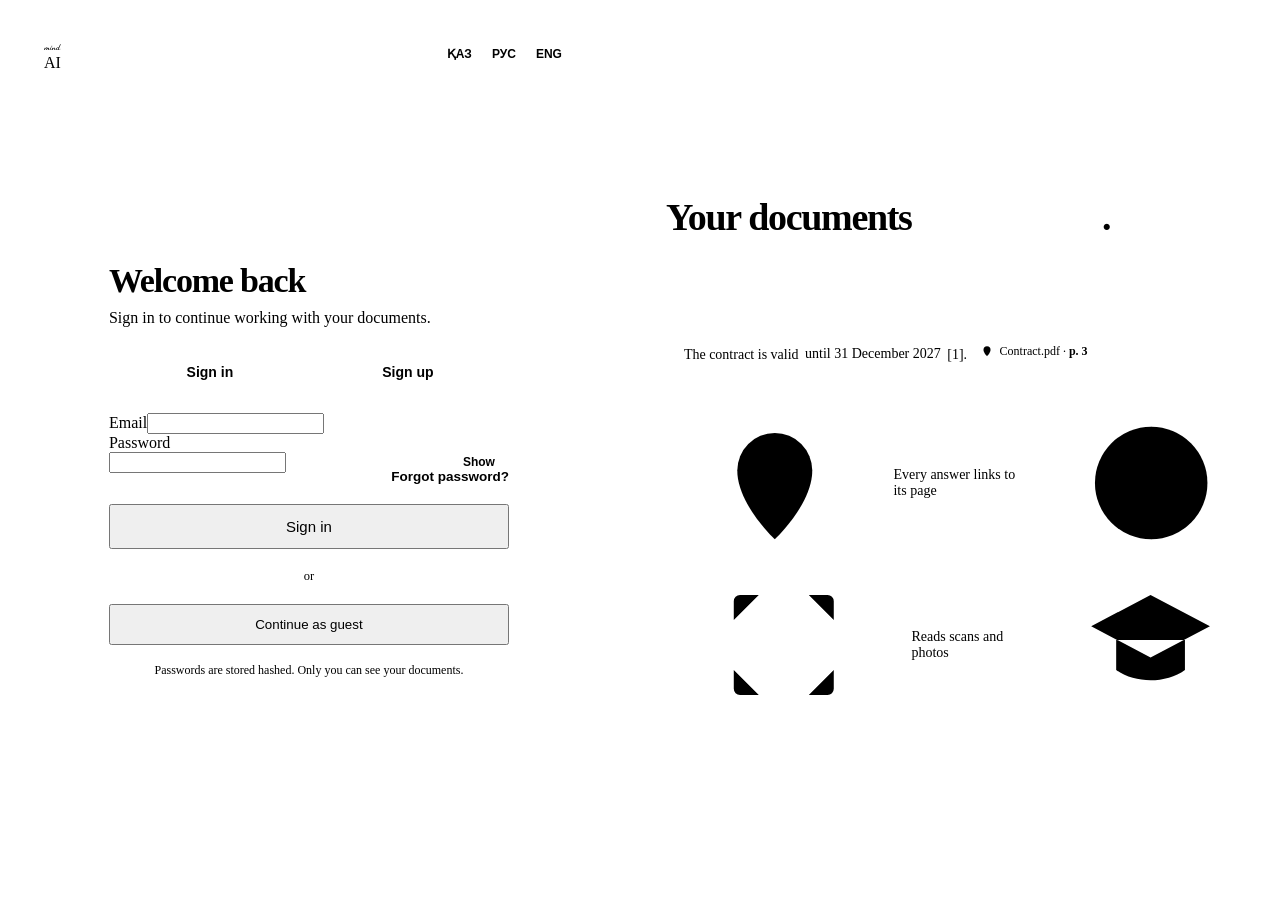
==== web/login.html @ b07bc081 "Логотип: исправить пропорции и расположение надписи «mind» Co-Authored-By: Claude <noreply@anthropic" ====
<!doctype html>
<html lang="kk">
<head>
  <meta charset="utf-8">
  <meta name="viewport" content="width=device-width, initial-scale=1">
  <title>Mind AI — Кіру</title>
  <link rel="icon" href="/static/favicon.svg" type="image/svg+xml">
  <link rel="stylesheet" href="/static/fonts/fonts.css">
  <link rel="stylesheet" href="/static/style.css">
  <script>
    try { const s = JSON.parse(localStorage.getItem("mind_prefs") || "{}"); const r = document.documentElement; if (s.theme && s.theme !== "system") r.dataset.theme = s.theme; if (s.accent) r.dataset.accent = s.accent; } catch (_) {}
  </script>
  <style>
    body { overflow: auto; }
    .auth { position: relative; z-index: 1; display: grid; grid-template-columns: minmax(400px, 1fr) 1.1fr; min-height: 100vh; min-height: 100dvh; }
    .auth-form { display: flex; flex-direction: column; padding: 28px 36px; }
    .auth-top { display: flex; align-items: center; justify-content: space-between; }
    .auth-brand { display: flex; align-items: center; gap: 10px; }
    .auth-brand img { width: 34px; height: 34px; }
    .lang-mini { display: flex; gap: 2px; padding: 3px; border-radius: 12px; background: var(--glass); backdrop-filter: blur(14px); border: 1px solid var(--border); }
    .lang-mini button { border: 0; background: none; padding: 4px 9px; border-radius: 9px; font-size: 12px; font-weight: 600; color: var(--faint); }
    .lang-mini button.active { background: var(--solid); color: var(--text); box-shadow: var(--shadow); }
    .auth-box { width: 100%; max-width: 400px; margin: auto; padding: 28px 0; animation: rise .4s ease both; }
    .auth-box h1 { font-family: var(--display); font-weight: 700; font-size: 34px; letter-spacing: -.035em; line-height: 1.12; margin: 0 0 8px; }
    .auth-box .sub { color: var(--muted); margin: 0 0 26px; }
    .auth-box .sub b { color: var(--text); font-weight: 600; }
    .switch-mode { display: flex; gap: 2px; background: var(--panel-2); border: 1px solid var(--border); border-radius: 13px; padding: 3px; margin-bottom: 22px; }
    .switch-mode button { flex: 1; border: 0; background: none; border-radius: 10px; padding: 8px; font-weight: 600; color: var(--muted); font-size: 14px; }
    .switch-mode button.active { background: var(--solid); color: var(--text); box-shadow: var(--shadow); }
    .pw-wrap { position: relative; }
    .pw-wrap .eye { position: absolute; right: 6px; top: 50%; transform: translateY(-50%); border: 0; background: none; color: var(--faint); font-size: 12px; font-weight: 600; padding: 6px 8px; border-radius: 8px; }
    .pw-wrap .eye:hover { color: var(--text); background: var(--hover); }
    .meter { display: flex; gap: 4px; margin-top: 8px; }
    .meter i { flex: 1; height: 4px; border-radius: 99px; background: var(--panel-2); transition: background .2s; }
    .meter[data-s="1"] i:nth-child(-n+1) { background: var(--bad); }
    .meter[data-s="2"] i:nth-child(-n+2) { background: var(--warn); }
    .meter[data-s="3"] i:nth-child(-n+3) { background: #5b8cff; }
    .meter[data-s="4"] i { background: var(--ok); }
    .rules { list-style: none; padding: 0; margin: 8px 0 0; display: flex; flex-wrap: wrap; gap: 4px 14px; font-size: 12.5px; color: var(--faint); }
    .rules li::before { content: "○ "; }
    .rules li.ok { color: var(--ok); }
    .rules li.ok::before { content: "● "; }
    .msg-box { border-radius: 12px; padding: 10px 12px; font-size: 13.5px; margin-bottom: 14px; }
    .msg-box.err { color: var(--bad); background: var(--bad-soft); }
    .msg-box.info { color: var(--text); background: var(--accent-soft); }
    .msg-box[hidden], .field[hidden], [hidden] { display: none !important; }
    .primary { width: 100%; margin-top: 6px; padding: 12px; font-size: 15px; }
    .link { border: 0; background: none; color: var(--accent); font-weight: 600; font-size: 13.5px; padding: 0; }
    .link:hover { text-decoration: underline; }
    .link:disabled { color: var(--faint); text-decoration: none; cursor: default; }
    .row-between { display: flex; justify-content: flex-end; margin: -4px 0 14px; }
    .or { display: flex; align-items: center; gap: 12px; color: var(--faint); font-size: 12.5px; margin: 20px 0; }
    .or::before, .or::after { content: ""; flex: 1; height: 1px; background: var(--border); }
    .guest { width: 100%; padding: 11px; }
    .fine { color: var(--faint); font-size: 12px; text-align: center; margin-top: 18px; }
    .code-boxes { display: flex; gap: 8px; justify-content: space-between; margin: 4px 0 16px; }
    .code-boxes input { width: 100%; max-width: 56px; height: 62px; text-align: center; font-family: var(--display); font-size: 24px; font-weight: 700; border-radius: 14px; padding: 0; }
    .back { margin-top: 16px; text-align: center; }

    .auth-art { position: relative; margin: 12px 12px 12px 0; border-radius: 28px; overflow: hidden; display: flex; flex-direction: column; justify-content: center; padding: 56px; background: var(--glass); backdrop-filter: blur(24px) saturate(150%); -webkit-backdrop-filter: blur(24px) saturate(150%); border: 1px solid var(--border); }
    .auth-art::before { content: ""; position: absolute; width: 420px; height: 420px; right: -120px; top: -120px; border-radius: 50%; background: var(--blob-1); filter: blur(70px); }
    .auth-art::after { content: ""; position: absolute; width: 380px; height: 380px; left: -100px; bottom: -140px; border-radius: 50%; background: var(--blob-2); filter: blur(70px); }
    .art-inner { max-width: 520px; position: relative; z-index: 1; }
    .art-quote { font-family: var(--display); font-weight: 700; font-size: 38px; line-height: 1.12; letter-spacing: -.035em; margin: 0 0 30px; }
    .art-quote em { font-style: normal; background: var(--grad); -webkit-background-clip: text; background-clip: text; color: transparent; }
    .art-demo { background: var(--glass-strong); border: 1px solid var(--border); border-radius: 20px; padding: 18px; box-shadow: var(--shadow-lg); font-size: 14px; }
    .art-q { background: var(--grad); color: #fff; border-radius: 14px 14px 4px 14px; padding: 8px 12px; margin-left: auto; width: fit-content; max-width: 85%; margin-bottom: 12px; }
    .art-a { display: flex; gap: 10px; }
    .art-a img { width: 26px; height: 26px; flex: none; margin-top: 1px; }
    .art-a mark { background: var(--mark); color: var(--text); border-radius: 4px; padding: 0 3px; }
    .art-src { display: inline-flex; gap: 6px; align-items: center; margin-top: 10px; border: 1px solid var(--border); border-radius: 9px; padding: 3px 9px; font-size: 12px; color: var(--muted); }
    .art-src b { color: var(--accent); }
    .art-list { list-style: none; padding: 0; margin: 28px 0 0; display: grid; grid-template-columns: 1fr 1fr; gap: 12px; color: var(--muted); font-size: 14px; }
    .art-list li { display: flex; gap: 10px; align-items: center; }
    .art-list svg { color: var(--accent); }
    @media (max-width: 900px) {
      .auth { grid-template-columns: 1fr; }
      .auth-art { display: none; }
      .auth-form { padding: 18px; }
      .auth-box h1 { font-size: 28px; }
    }
  </style>
</head>
<body>
<div class="aurora" aria-hidden="true"><span></span><span></span><span></span></div>
<svg width="0" height="0" style="position:absolute" aria-hidden="true">
  <symbol id="i-wordmark" viewBox="-45 -730 2001 771"><path fill="currentColor" d="M523 31Q484 31 465.0 8.0Q446 -15 446 -47Q446 -70 453.0 -93.0Q460 -116 467.0 -138.5Q474 -161 474 -179Q474 -196 467.5 -202.5Q461 -209 451 -209Q428 -209 397.5 -174.0Q367 -139 322 -72Q306 -48 292.0 -21.5Q278 5 267 23Q258 23 243.5 20.0Q229 17 218.0 11.5Q207 6 207 -3Q207 -12 217.0 -38.0Q227 -64 240.0 -98.5Q253 -133 263.0 -166.5Q273 -200 273 -223Q273 -237 268.0 -245.0Q263 -253 252 -253Q231 -253 201.5 -228.0Q172 -203 139.5 -162.5Q107 -122 78.5 -72.5Q50 -23 32 27Q21 27 5.0 22.5Q-11 18 -23.0 11.5Q-35 5 -35 0Q-35 -1 -28.0 -28.5Q-21 -56 -11.0 -97.0Q-1 -138 10.0 -181.0Q21 -224 29 -256Q32 -267 51.0 -275.5Q70 -284 84 -284Q98 -284 108.0 -275.0Q118 -266 118 -251Q118 -241 114.0 -222.0Q110 -203 104 -179Q125 -207 148.5 -234.5Q172 -262 197.5 -284.0Q223 -306 248.5 -319.0Q274 -332 299 -332Q336 -332 349.0 -305.5Q362 -279 362 -248Q362 -235 360.0 -222.5Q358 -210 354.5 -197.5Q351 -185 345 -168Q364 -196 386.5 -219.5Q409 -243 435.0 -257.0Q461 -271 490 -271Q529 -271 544.0 -247.5Q559 -224 559 -196Q559 -170 550.5 -141.5Q542 -113 533.5 -87.5Q525 -62 525 -44Q525 -34 530.0 -25.5Q535 -17 550 -17Q577 -17 602.0 -42.0Q627 -67 648.5 -103.5Q670 -140 685 -173L702 -152Q686 -111 660.5 -68.5Q635 -26 601.0 2.5Q567 31 523 31ZM740 30Q696 30 674.0 4.0Q652 -22 652 -59Q652 -82 660.0 -117.0Q668 -152 682.5 -190.5Q697 -229 716.0 -263.0Q735 -297 757.0 -318.5Q779 -340 801 -340Q813 -340 822.0 -333.0Q831 -326 831 -311Q831 -298 815.5 -272.0Q800 -246 779.5 -212.0Q759 -178 743.5 -141.5Q728 -105 728 -72Q728 -40 739.5 -29.5Q751 -19 773 -19Q807 -19 847.0 -53.0Q887 -87 930 -172L945 -156Q910 -68 856.0 -19.0Q802 30 740 30ZM858 -421Q839 -421 823.5 -430.5Q808 -440 808 -460Q808 -484 834.0 -501.0Q860 -518 888 -518Q906 -518 918.5 -510.0Q931 -502 931 -481Q931 -460 908.0 -440.5Q885 -421 858 -421ZM1241 20Q1202 20 1181.5 0.5Q1161 -19 1161 -49Q1161 -69 1168.0 -91.5Q1175 -114 1182.0 -137.0Q1189 -160 1189 -181Q1189 -203 1178.5 -211.5Q1168 -220 1154 -220Q1124 -220 1092.5 -195.5Q1061 -171 1031.5 -134.0Q1002 -97 976.0 -57.0Q950 -17 931 15Q912 15 895.0 8.5Q878 2 866 -14Q867 -19 877.5 -44.5Q888 -70 901.0 -105.5Q914 -141 924.0 -180.0Q934 -219 934 -251Q941 -259 955.5 -267.0Q970 -275 986 -275Q1021 -275 1021 -245Q1021 -233 1016.5 -209.5Q1012 -186 1004 -156Q1030 -191 1061.0 -222.0Q1092 -253 1125.5 -272.5Q1159 -292 1193 -292Q1236 -292 1256.5 -263.0Q1277 -234 1277 -199Q1277 -169 1267.0 -143.0Q1257 -117 1247.5 -94.0Q1238 -71 1238 -49Q1238 -33 1245.5 -26.5Q1253 -20 1262 -20Q1286 -20 1312.0 -43.0Q1338 -66 1361.5 -101.5Q1385 -137 1403 -173L1420 -159Q1399 -110 1372.5 -69.5Q1346 -29 1313.5 -4.5Q1281 20 1241 20ZM1446 30Q1427 30 1407.5 20.5Q1388 11 1374.5 -9.0Q1361 -29 1361 -60Q1361 -93 1377.0 -134.0Q1393 -175 1420.5 -216.0Q1448 -257 1484.5 -291.0Q1521 -325 1562.0 -346.0Q1603 -367 1645 -367Q1668 -367 1681.0 -359.5Q1694 -352 1694 -335Q1694 -330 1692.0 -323.5Q1690 -317 1682 -312Q1678 -318 1668.0 -320.5Q1658 -323 1647 -323Q1614 -323 1584.0 -304.5Q1554 -286 1529.0 -257.0Q1504 -228 1485.5 -194.0Q1467 -160 1457.0 -128.5Q1447 -97 1447 -74Q1447 -55 1455.0 -43.5Q1463 -32 1479 -32Q1506 -32 1543.5 -63.5Q1581 -95 1620.5 -154.5Q1660 -214 1692 -297Q1714 -354 1738.0 -413.5Q1762 -473 1786.0 -528.0Q1810 -583 1833.5 -626.0Q1857 -669 1878.5 -694.5Q1900 -720 1918 -720Q1929 -720 1937.5 -711.5Q1946 -703 1946 -690Q1946 -673 1929.5 -635.5Q1913 -598 1887.5 -546.0Q1862 -494 1832.5 -433.5Q1803 -373 1777.5 -309.5Q1752 -246 1735.5 -184.5Q1719 -123 1719 -69Q1719 -45 1723.5 -36.5Q1728 -28 1739 -28Q1761 -28 1788.0 -45.0Q1815 -62 1843.0 -95.5Q1871 -129 1894 -176L1913 -160Q1891 -105 1857.0 -63.0Q1823 -21 1784.0 2.5Q1745 26 1707 26Q1666 26 1650.0 0.0Q1634 -26 1634 -61Q1634 -77 1636.5 -93.5Q1639 -110 1642 -126Q1611 -81 1576.5 -45.5Q1542 -10 1509.0 10.0Q1476 30 1446 30Z"/></symbol>
  <symbol id="i-pin" viewBox="0 0 24 24"><path class="ico" d="M12 21s-6-5.6-6-11a6 6 0 0 1 12 0c0 5.4-6 11-6 11z"/><circle class="ico" cx="12" cy="10" r="2.2"/></symbol>
  <symbol id="i-globe" viewBox="0 0 24 24"><circle class="ico" cx="12" cy="12" r="9"/><path class="ico" d="M3 12h18M12 3c2.5 2.6 3.7 5.6 3.7 9s-1.2 6.4-3.7 9c-2.5-2.6-3.7-5.6-3.7-9S9.5 5.6 12 3z"/></symbol>
  <symbol id="i-quiz" viewBox="0 0 24 24"><path class="ico" d="m2.5 9 9.5-5 9.5 5-9.5 5zM6.5 11.2V16c3 2.2 8 2.2 11 0v-4.8M21.5 9v5"/></symbol>
  <symbol id="i-scan" viewBox="0 0 24 24"><path class="ico" d="M4 8V5a1 1 0 0 1 1-1h3M16 4h3a1 1 0 0 1 1 1v3M20 16v3a1 1 0 0 1-1 1h-3M8 20H5a1 1 0 0 1-1-1v-3M7 12h10"/></symbol>
</svg>

<div class="auth">
  <section class="auth-form">
    <div class="auth-top">
      <div class="auth-brand"><span class="logo-text"><svg class="wordmark" viewBox="0 0 2001 771" aria-hidden="true"><use href="#i-wordmark"/></svg><span class="logo-ai">AI</span></span></div>
      <div class="lang-mini" id="langSwitch"><button data-lang="kk">ҚАЗ</button><button data-lang="ru">РУС</button><button data-lang="en">ENG</button></div>
    </div>

    <div class="auth-box">
      <div id="paneMain">
        <h1 id="mainTitle"></h1>
        <p class="sub" id="mainSub"></p>
        <div class="switch-mode" id="modeSwitch">
          <button type="button" data-mode="login" data-t="login"></button>
          <button type="button" data-mode="register" data-t="register"></button>
        </div>
        <form id="mainForm" novalidate>
          <div class="field" id="nameField"><label for="name" data-t="name"></label><input class="input" id="name" autocomplete="name" maxlength="60"></div>
          <div class="field"><label for="email" data-t="email"></label><input class="input" id="email" type="email" autocomplete="email" autocapitalize="off" spellcheck="false" maxlength="120"></div>
          <div class="field">
            <label for="password" data-t="password"></label>
            <div class="pw-wrap"><input class="input" id="password" type="password" maxlength="128"><button type="button" class="eye" data-eye="password"></button></div>
            <div id="pwHelp"><div class="meter" id="meter"><i></i><i></i><i></i><i></i></div>
              <ul class="rules"><li data-rule="len" data-t="r_len"></li><li data-rule="letter" data-t="r_letter"></li><li data-rule="digit" data-t="r_digit"></li></ul></div>
          </div>
          <div class="field" id="confirmField"><label for="password2" data-t="password2"></label><input class="input" id="password2" type="password" autocomplete="new-password" maxlength="128"></div>
          <div class="row-between" id="forgotRow"><button type="button" class="link" id="forgotLink" data-t="forgot"></button></div>
          <div class="msg-box err" id="mainErr" hidden></div>
          <button class="btn primary" id="mainSubmit" type="submit"></button>
        </form>
        <div class="or" data-t="or"></div>
        <button class="btn ghost guest" id="guest" type="button" data-t="guest"></button>
        <p class="fine" data-t="fine"></p>
      </div>

      <div id="paneCode" hidden>
        <h1 id="codeTitle"></h1>
        <p class="sub" id="codeSub"></p>
        <form id="codeForm" novalidate>
          <div class="code-boxes" id="codeBoxes">
            <input class="input" inputmode="numeric" maxlength="1" autocomplete="one-time-code"><input class="input" inputmode="numeric" maxlength="1"><input class="input" inputmode="numeric" maxlength="1"><input class="input" inputmode="numeric" maxlength="1"><input class="input" inputmode="numeric" maxlength="1"><input class="input" inputmode="numeric" maxlength="1">
          </div>
          <div class="field" id="newPwField">
            <label for="newPassword" data-t="new_password"></label>
            <div class="pw-wrap"><input class="input" id="newPassword" type="password" autocomplete="new-password" maxlength="128"><button type="button" class="eye" data-eye="newPassword"></button></div>
            <div class="meter" id="meter2"><i></i><i></i><i></i><i></i></div>
          </div>
          <div class="msg-box info" id="codeInfo" hidden></div>
          <div class="msg-box err" id="codeErr" hidden></div>
          <button class="btn primary" id="codeSubmit" type="submit"></button>
        </form>
        <div class="back"><button type="button" class="link" id="resend"></button></div>
        <div class="back"><button type="button" class="link" id="backLink" data-t="back"></button></div>
      </div>

      <div id="paneForgot" hidden>
        <h1 data-t="forgot_title"></h1>
        <p class="sub" data-t="forgot_sub"></p>
        <form id="forgotForm" novalidate>
          <div class="field"><label for="forgotEmail" data-t="email"></label><input class="input" id="forgotEmail" type="email" autocomplete="email" maxlength="120"></div>
          <div class="msg-box err" id="forgotErr" hidden></div>
          <button class="btn primary" type="submit" data-t="send_code"></button>
        </form>
        <div class="back"><button type="button" class="link" id="forgotBack" data-t="back"></button></div>
      </div>
    </div>
  </section>

  <section class="auth-art">
    <div class="art-inner">
      <p class="art-quote" data-t="quote"></p>
      <div class="art-demo">
        <div class="art-q" data-t="demo_q"></div>
        <div class="art-a"><div><span data-t="demo_a"></span>
          <div class="art-src"><svg width="14" height="14"><use href="#i-pin"/></svg><span data-t="demo_src"></span></div></div></div>
      </div>
      <ul class="art-list">
        <li><svg><use href="#i-pin"/></svg><span data-t="li1"></span></li>
        <li><svg><use href="#i-globe"/></svg><span data-t="li2"></span></li>
        <li><svg><use href="#i-scan"/></svg><span data-t="li3"></span></li>
        <li><svg><use href="#i-quiz"/></svg><span data-t="li4"></span></li>
      </ul>
    </div>
  </section>
</div>

<script>
"use strict";
const T = {
  kk: {
    login_title: "Қайта қош келдіңіз", login_sub: "Құжаттарыңызбен жұмысты жалғастыру үшін кіріңіз.",
    register_title: "Аккаунт құру", register_sub: "Бір минутта тіркеліп, кез келген құжатпен сөйлесіңіз.",
    login: "Кіру", register: "Тіркелу", name: "Атыңыз", email: "Email", password: "Құпиясөз", password2: "Құпиясөзді қайталаңыз",
    new_password: "Жаңа құпиясөз", show: "Көрсету", hide: "Жасыру", forgot: "Құпиясөзді ұмыттыңыз ба?", or: "немесе",
    guest: "Қонақ ретінде кіру", fine: "Құпиясөздер шифрланған күйде сақталады. Құжаттарыңызды тек сіз көресіз.",
    submit_login: "Кіру", submit_register: "Аккаунт құру", r_len: "8+ таңба", r_letter: "әріптер", r_digit: "сандар",
    code_title: "Поштаңызды тексеріңіз", code_sub: "6 таңбалы кодты жібердік:", verify: "Растау",
    reset_title: "Жаңа құпиясөз", reset_sub: "Хаттағы код пен жаңа құпиясөзді енгізіңіз:", reset_btn: "Құпиясөзді сақтау",
    resend: "Кодты қайта жіберу", resend_in: "Қайта жіберу {s} с кейін", back: "← Артқа", sent: "Жаңа код жіберілді",
    forgot_title: "Құпиясөзді қалпына келтіру", forgot_sub: "Email-ді енгізіңіз — қалпына келтіру кодын жібереміз.", send_code: "Код жіберу",
    console_note: "Әзірлеу режимі: код сервер консолінде көрсетілген.",
    quote: "Құжатыңыз <em>сөйлей</em> бастайды.",
    demo_q: "Шарттың мерзімі қашан аяқталады?", demo_a: "Шарт <mark>2027 жылғы 31 желтоқсанға дейін</mark> күшінде болады [1].",
    demo_src: "Шарт.pdf · <b>бет 3</b>",
    li1: "Әр жауап — бетке сілтемесімен", li2: "Қазақша, орысша, ағылшынша", li3: "Сканерлер мен фотоларды оқиды", li4: "Білімді тексеру тесттері",
    err_invalid: "Email немесе құпиясөз қате.", err_email_invalid: "Email дұрыс емес.", err_email_disposable: "Уақытша пошталарға тыйым салынған.",
    err_email_taken: "Бұл email тіркелген. Кіріңіз немесе құпиясөзді қалпына келтіріңіз.", err_name_invalid: "Атыңызды енгізіңіз.",
    err_password_short: "Құпиясөз кемінде 8 таңба болуы керек.", err_password_weak: "Құпиясөзде әріптер мен сандар болуы керек.",
    err_mismatch: "Құпиясөздер сәйкес келмейді.", err_locked: "Тым көп сәтсіз әрекет. 15 минуттан кейін қайталаңыз.",
    err_too_many: "Тым көп сұрау. Кейінірек қайталаңыз.", err_wait: "Жаңа кодты бір минуттан кейін сұраңыз.",
    err_code_invalid: "Код қате.", err_code_expired: "Кодтың мерзімі өтті — жаңасын сұраңыз.",
    err_mail_failed: "Хат жіберілмеді. Кейінірек қайталаңыз.", err_empty: "Барлық өрістерді толтырыңыз.", err_net: "Серверге қосылу мүмкін болмады.",
  },
  ru: {
    login_title: "С возвращением", login_sub: "Войдите, чтобы продолжить работу с документами.",
    register_title: "Создайте аккаунт", register_sub: "Регистрация за минуту — и можно общаться с любым документом.",
    login: "Вход", register: "Регистрация", name: "Ваше имя", email: "Email", password: "Пароль", password2: "Повторите пароль",
    new_password: "Новый пароль", show: "Показать", hide: "Скрыть", forgot: "Забыли пароль?", or: "или",
    guest: "Войти как гость", fine: "Пароли хранятся в зашифрованном виде. Ваши документы видите только вы.",
    submit_login: "Войти", submit_register: "Создать аккаунт", r_len: "8+ символов", r_letter: "буквы", r_digit: "цифры",
    code_title: "Проверьте почту", code_sub: "Мы отправили 6-значный код на", verify: "Подтвердить",
    reset_title: "Новый пароль", reset_sub: "Введите код из письма и новый пароль для", reset_btn: "Сохранить пароль",
    resend: "Отправить код ещё раз", resend_in: "Повторно через {s} с", back: "← Назад", sent: "Новый код отправлен",
    forgot_title: "Восстановление пароля", forgot_sub: "Введите email — мы пришлём код для сброса пароля.", send_code: "Отправить код",
    console_note: "Режим разработки: код выведен в консоль сервера.",
    quote: "Ваш документ <em>заговорит</em>.",
    demo_q: "Когда истекает срок договора?", demo_a: "Договор действует <mark>до 31 декабря 2027 года</mark> [1].",
    demo_src: "Договор.pdf · <b>стр. 3</b>",
    li1: "Каждый ответ — со ссылкой на страницу", li2: "Казахский, русский, английский", li3: "Читает сканы и фото", li4: "Тесты для проверки знаний",
    err_invalid: "Неверный email или пароль.", err_email_invalid: "Некорректный email.", err_email_disposable: "Одноразовые почтовые ящики запрещены.",
    err_email_taken: "Этот email уже зарегистрирован. Войдите или восстановите пароль.", err_name_invalid: "Введите имя.",
    err_password_short: "Пароль должен быть не короче 8 символов.", err_password_weak: "В пароле должны быть буквы и цифры.",
    err_mismatch: "Пароли не совпадают.", err_locked: "Слишком много неудачных попыток. Попробуйте через 15 минут.",
    err_too_many: "Слишком много запросов. Попробуйте позже.", err_wait: "Новый код можно запросить через минуту.",
    err_code_invalid: "Неверный код.", err_code_expired: "Код истёк — запросите новый.",
    err_mail_failed: "Не удалось отправить письмо. Попробуйте позже.", err_empty: "Заполните все поля.", err_net: "Не удалось подключиться к серверу.",
  },
  en: {
    login_title: "Welcome back", login_sub: "Sign in to continue working with your documents.",
    register_title: "Create your account", register_sub: "Sign up in a minute and talk to any document.",
    login: "Sign in", register: "Sign up", name: "Your name", email: "Email", password: "Password", password2: "Repeat password",
    new_password: "New password", show: "Show", hide: "Hide", forgot: "Forgot password?", or: "or",
    guest: "Continue as guest", fine: "Passwords are stored hashed. Only you can see your documents.",
    submit_login: "Sign in", submit_register: "Create account", r_len: "8+ characters", r_letter: "letters", r_digit: "digits",
    code_title: "Check your email", code_sub: "We sent a 6-digit code to", verify: "Verify",
    reset_title: "New password", reset_sub: "Enter the code from the email and a new password for", reset_btn: "Save password",
    resend: "Resend code", resend_in: "Resend in {s}s", back: "← Back", sent: "A new code has been sent",
    forgot_title: "Reset password", forgot_sub: "Enter your email and we will send you a reset code.", send_code: "Send code",
    console_note: "Development mode: the code is printed in the server console.",
    quote: "Your documents <em>start talking</em>.",
    demo_q: "When does the contract expire?", demo_a: "The contract is valid <mark>until 31 December 2027</mark> [1].",
    demo_src: "Contract.pdf · <b>p. 3</b>",
    li1: "Every answer links to its page", li2: "Kazakh, Russian, English", li3: "Reads scans and photos", li4: "Knowledge check quizzes",
    err_invalid: "Wrong email or password.", err_email_invalid: "Invalid email.", err_email_disposable: "Disposable email services are not allowed.",
    err_email_taken: "This email is already registered. Sign in or reset your password.", err_name_invalid: "Enter your name.",
    err_password_short: "Password must be at least 8 characters.", err_password_weak: "Password must contain letters and digits.",
    err_mismatch: "Passwords do not match.", err_locked: "Too many failed attempts. Try again in 15 minutes.",
    err_too_many: "Too many requests. Try again later.", err_wait: "You can request a new code in a minute.",
    err_code_invalid: "Wrong code.", err_code_expired: "The code has expired — request a new one.",
    err_mail_failed: "Could not send the email. Try again later.", err_empty: "Please fill in all fields.", err_net: "Could not reach the server.",
  },
};
const $ = (s) => document.querySelector(s);
let lang = "kk", mode = "login", codeKind = "verify", codeEmail = "", cooldown = 0, timer = null;
try {
  const nav = navigator.language || "";
  lang = localStorage.getItem("mind_lang") || (nav.startsWith("ru") ? "ru" : nav.startsWith("en") ? "en" : "kk");
} catch (_) {}
if (!T[lang]) lang = "kk";
const t = (k) => T[lang][k] ?? T.ru[k] ?? k;
const has = (k) => k in T[lang] || k in T.ru;

function show(pane) {
  for (const id of ["paneMain", "paneCode", "paneForgot"]) $("#" + id).hidden = id !== pane;
  document.querySelectorAll(".msg-box").forEach((el) => (el.hidden = true));
  const first = $("#" + pane).querySelector("input");
  if (first) setTimeout(() => first.focus(), 30);
}

function render() {
  document.documentElement.lang = lang;
  document.querySelectorAll("[data-t]").forEach((el) => (el.innerHTML = t(el.dataset.t)));
  document.querySelectorAll("[data-eye]").forEach((b) => (b.textContent = $("#" + b.dataset.eye).type === "password" ? t("show") : t("hide")));
  const reg = mode === "register";
  $("#mainTitle").textContent = t(reg ? "register_title" : "login_title");
  $("#mainSub").textContent = t(reg ? "register_sub" : "login_sub");
  $("#mainSubmit").textContent = t(reg ? "submit_register" : "submit_login");
  $("#nameField").hidden = $("#confirmField").hidden = $("#pwHelp").hidden = !reg;
  $("#forgotRow").hidden = reg;
  $("#password").autocomplete = reg ? "new-password" : "current-password";
  $("#codeTitle").textContent = t(codeKind === "reset" ? "reset_title" : "code_title");
  $("#codeSub").innerHTML = `${t(codeKind === "reset" ? "reset_sub" : "code_sub")} <b>${codeEmail.replace(/</g, "&lt;")}</b>`;
  $("#codeSubmit").textContent = t(codeKind === "reset" ? "reset_btn" : "verify");
  $("#newPwField").hidden = codeKind !== "reset";
  $("#resend").textContent = cooldown > 0 ? t("resend_in").replace("{s}", cooldown) : t("resend");
  $("#resend").disabled = cooldown > 0;
  document.querySelectorAll("#langSwitch button").forEach((b) => b.classList.toggle("active", b.dataset.lang === lang));
  document.querySelectorAll("#modeSwitch button").forEach((b) => b.classList.toggle("active", b.dataset.mode === mode));
}

// надёжность пароля: длина, буквы, цифры, разнообразие
function strength(pw) {
  const rules = { len: pw.length >= 8, letter: /\p{L}/u.test(pw), digit: /\d/.test(pw) };
  let score = Object.values(rules).filter(Boolean).length;
  if (score === 3 && (pw.length >= 12 || /[^\p{L}\d]/u.test(pw))) score = 4;
  return { rules, score: pw ? Math.max(1, score) : 0 };
}

function err(box, key) {
  box.textContent = has("err_" + key) ? t("err_" + key) : t("err_invalid");
  box.hidden = false;
}

async function post(url, body) {
  const res = await fetch(url, { method: "POST", headers: { "Content-Type": "application/json" }, body: JSON.stringify(body || {}) });
  let data = {};
  try { data = await res.json(); } catch (_) {}
  return { ok: res.ok, data, code: typeof data.detail === "string" ? data.detail : "invalid" };
}

function startCooldown() {
  cooldown = 60;
  clearInterval(timer);
  timer = setInterval(() => { cooldown -= 1; if (cooldown <= 0) clearInterval(timer); render(); }, 1000);
  render();
}

function openCode(kind, email, mail) {
  codeKind = kind;
  codeEmail = email;
  boxes.forEach((i) => (i.value = ""));
  $("#newPassword").value = "";
  render();
  show("paneCode");
  if (mail === "console") { $("#codeInfo").textContent = t("console_note"); $("#codeInfo").hidden = false; }
  startCooldown();
}

function busy(on) { document.querySelectorAll("button[type=submit], #guest").forEach((b) => (b.disabled = on)); }

// ---------- вход / регистрация
$("#mainForm").onsubmit = async (e) => {
  e.preventDefault();
  const box = $("#mainErr");
  box.hidden = true;
  const email = $("#email").value.trim(), password = $("#password").value;
  if (!email || !password || (mode === "register" && !$("#name").value.trim())) return err(box, "empty");
  if (mode === "register") {
    const s = strength(password);
    if (!s.rules.len) return err(box, "password_short");
    if (!s.rules.letter || !s.rules.digit) return err(box, "password_weak");
    if (password !== $("#password2").value) return err(box, "mismatch");
  }
  busy(true);
  try {
    if (mode === "register") {
      const r = await post("/api/auth/register", { name: $("#name").value.trim(), email, password, lang });
      if (r.ok) return openCode("verify", r.data.email, r.data.mail);
      err(box, r.code);
    } else {
      const r = await post("/api/auth/login", { email, password });
      if (r.ok) { location.href = "/"; return; }
      if (r.code === "not_verified") {
        const s = await post("/api/auth/send-code", { email, kind: "verify", lang });
        return openCode("verify", email, s.data.mail);
      }
      err(box, r.code);
    }
  } catch (_) { err(box, "net"); } finally { busy(false); }
};

// ---------- код из 6 цифр
const boxes = [...document.querySelectorAll("#codeBoxes input")];
boxes.forEach((input, i) => {
  input.addEventListener("input", () => {
    input.value = input.value.replace(/\D/g, "").slice(-1);
    if (input.value && boxes[i + 1]) boxes[i + 1].focus();
    if (boxes.every((b) => b.value) && codeKind === "verify") $("#codeForm").requestSubmit();
  });
  input.addEventListener("keydown", (e) => { if (e.key === "Backspace" && !input.value && boxes[i - 1]) boxes[i - 1].focus(); });
  input.addEventListener("paste", (e) => {
    const digits = (e.clipboardData.getData("text") || "").replace(/\D/g, "").slice(0, 6);
    if (!digits) return;
    e.preventDefault();
    digits.split("").forEach((d, k) => { if (boxes[k]) boxes[k].value = d; });
    (boxes[digits.length] || boxes[5]).focus();
    if (digits.length === 6 && codeKind === "verify") $("#codeForm").requestSubmit();
  });
});

$("#codeForm").onsubmit = async (e) => {
  e.preventDefault();
  const box = $("#codeErr");
  box.hidden = true;
  const code = boxes.map((b) => b.value).join("");
  if (code.length !== 6) return err(box, "code_invalid");
  let r;
  if (codeKind === "reset") {
    const pw = $("#newPassword").value, s = strength(pw);
    if (!s.rules.len) return err(box, "password_short");
    if (!s.rules.letter || !s.rules.digit) return err(box, "password_weak");
    busy(true);
    r = await post("/api/auth/reset", { email: codeEmail, code, password: pw }).catch(() => ({ code: "net" }));
  } else {
    busy(true);
    r = await post("/api/auth/verify", { email: codeEmail, code }).catch(() => ({ code: "net" }));
  }
  busy(false);
  if (r.ok) { location.href = "/"; return; }
  err(box, r.code);
};

$("#resend").onclick = async () => {
  const r = await post("/api/auth/send-code", { email: codeEmail, kind: codeKind, lang }).catch(() => ({ code: "net" }));
  if (r.ok) { $("#codeInfo").textContent = t("sent"); $("#codeInfo").hidden = false; startCooldown(); }
  else err($("#codeErr"), r.code);
};

// ---------- забыли пароль
$("#forgotLink").onclick = () => { $("#forgotEmail").value = $("#email").value; show("paneForgot"); };
$("#forgotForm").onsubmit = async (e) => {
  e.preventDefault();
  const email = $("#forgotEmail").value.trim();
  if (!email) return err($("#forgotErr"), "empty");
  busy(true);
  const r = await post("/api/auth/send-code", { email, kind: "reset", lang }).catch(() => ({ code: "net" }));
  busy(false);
  if (!r.ok) return err($("#forgotErr"), r.code);
  openCode("reset", email, r.data.mail);  // ответ одинаковый, даже если такого email нет
};

// ---------- прочее
$("#guest").onclick = async () => {
  busy(true);
  const r = await post("/api/auth/guest").catch(() => ({ code: "net" }));
  if (r.ok) { location.href = "/"; return; }
  err($("#mainErr"), r.code);
  busy(false);
};
$("#password").addEventListener("input", () => {
  const s = strength($("#password").value);
  $("#meter").dataset.s = s.score;
  document.querySelectorAll("[data-rule]").forEach((li) => li.classList.toggle("ok", s.rules[li.dataset.rule]));
});
$("#newPassword").addEventListener("input", () => { $("#meter2").dataset.s = strength($("#newPassword").value).score; });
document.querySelectorAll("[data-eye]").forEach((b) => (b.onclick = () => {
  const input = $("#" + b.dataset.eye);
  input.type = input.type === "password" ? "text" : "password";
  render();
}));
$("#backLink").onclick = () => show(codeKind === "reset" ? "paneForgot" : "paneMain");
$("#forgotBack").onclick = () => show("paneMain");
$("#langSwitch").onclick = (e) => {
  if (!e.target.dataset.lang) return;
  lang = e.target.dataset.lang;
  try { localStorage.setItem("mind_lang", lang); } catch (_) {}
  render();
};
$("#modeSwitch").onclick = (e) => {
  if (!e.target.dataset.mode) return;
  mode = e.target.dataset.mode;
  $("#mainErr").hidden = true;
  render();
};
render();
show("paneMain");
</script>
</body>
</html>
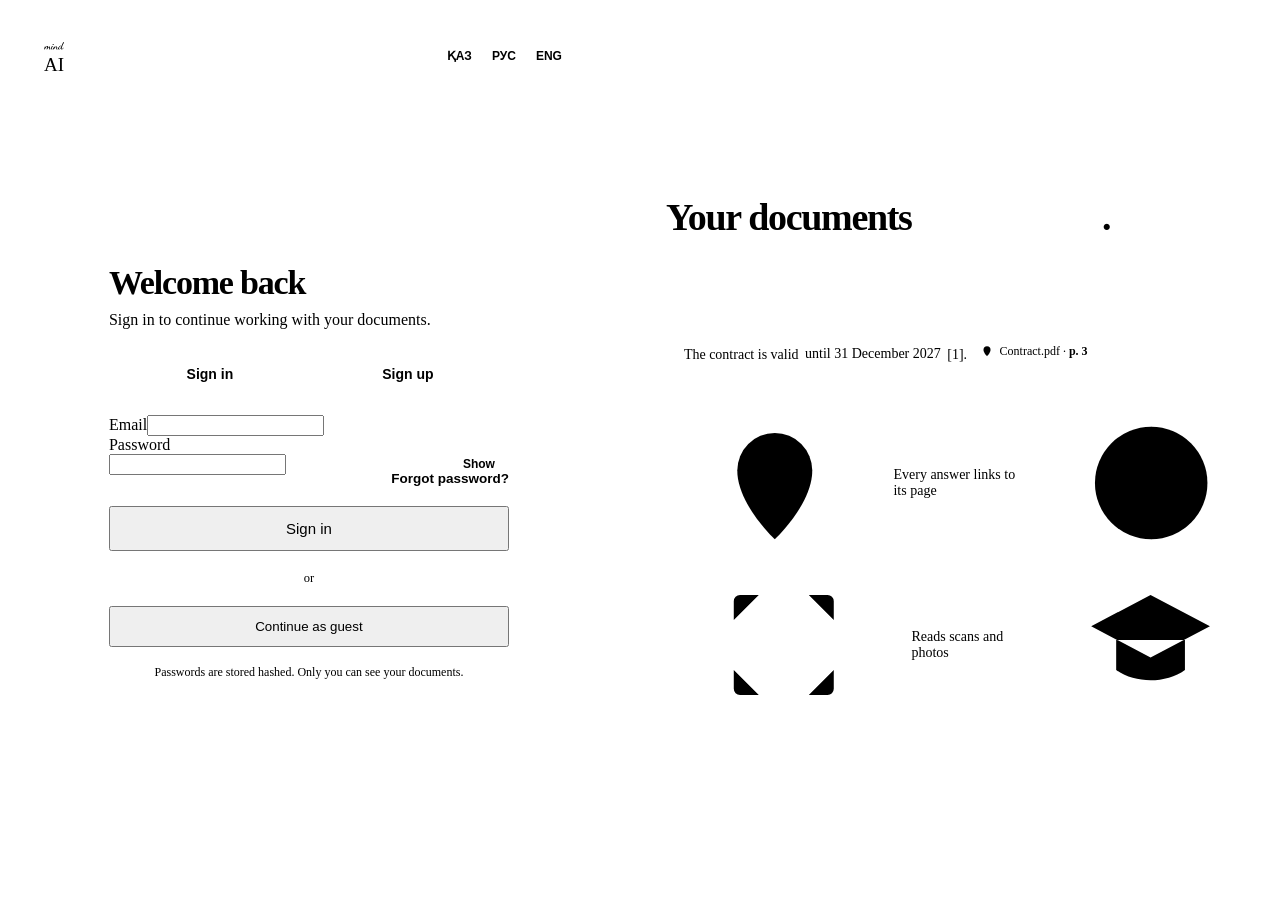
==== commit b0b0a82c: "Страница входа: размер «AI» в логотипе Co-Authored-By: Claude <noreply@anthropic.com>" ====
--- a/web/login.html
+++ b/web/login.html
@@ -12,6 +12,7 @@
   </script>
   <style>
     body { overflow: auto; }
+    .auth-brand .logo-ai { font-size: 19px; margin-bottom: 4px; }
     .auth { position: relative; z-index: 1; display: grid; grid-template-columns: minmax(400px, 1fr) 1.1fr; min-height: 100vh; min-height: 100dvh; }
     .auth-form { display: flex; flex-direction: column; padding: 28px 36px; }
     .auth-top { display: flex; align-items: center; justify-content: space-between; }
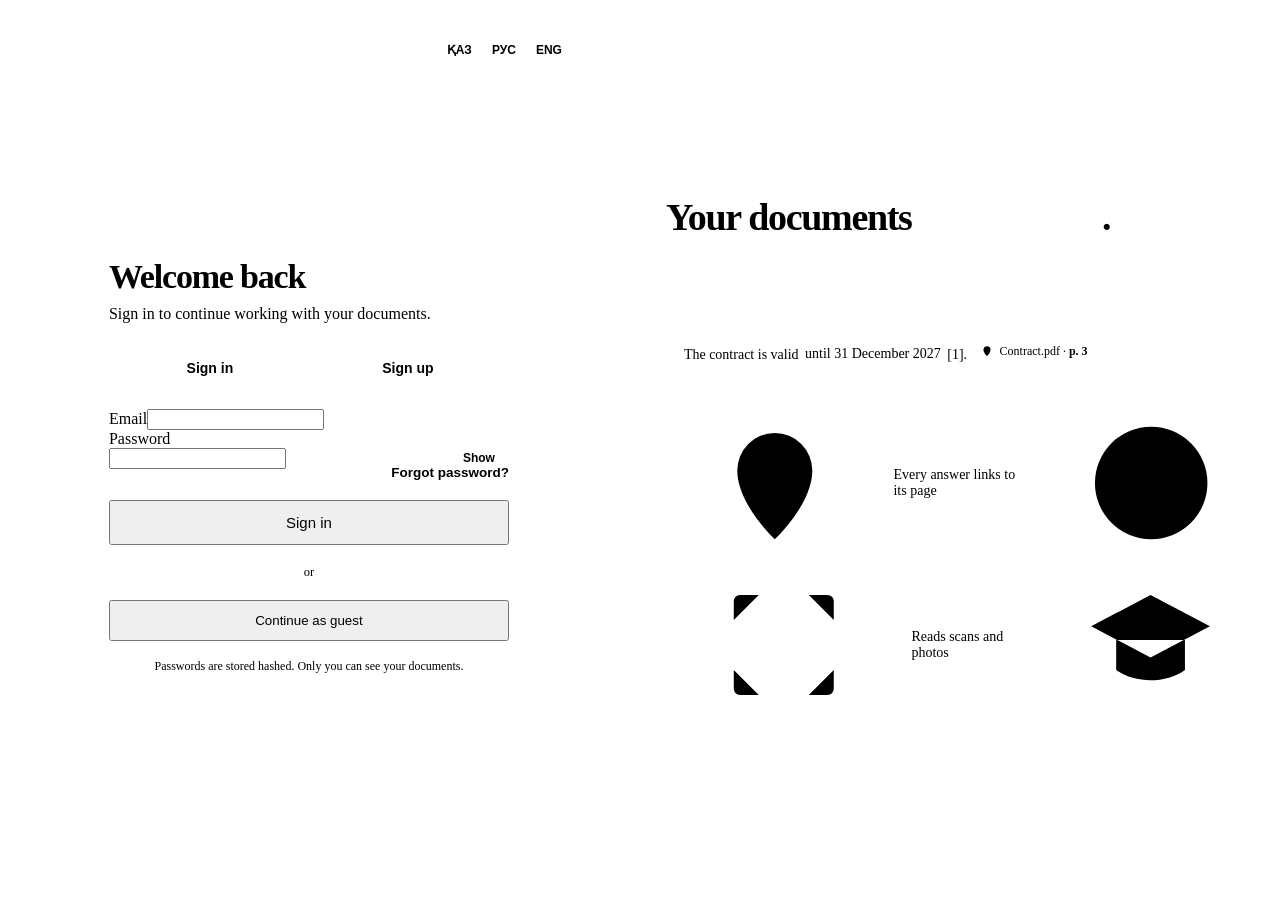
==== commit 4d8923fc: "Единый логотип «mind AI»: рукопись и гротеск на одной базовой линии Co-Authored-By: Claude <noreply@" ====
--- a/web/login.html
+++ b/web/login.html
@@ -85,7 +85,7 @@
 <body>
 <div class="aurora" aria-hidden="true"><span></span><span></span><span></span></div>
 <svg width="0" height="0" style="position:absolute" aria-hidden="true">
-  <symbol id="i-wordmark" viewBox="-45 -730 2001 771"><path fill="currentColor" d="M523 31Q484 31 465.0 8.0Q446 -15 446 -47Q446 -70 453.0 -93.0Q460 -116 467.0 -138.5Q474 -161 474 -179Q474 -196 467.5 -202.5Q461 -209 451 -209Q428 -209 397.5 -174.0Q367 -139 322 -72Q306 -48 292.0 -21.5Q278 5 267 23Q258 23 243.5 20.0Q229 17 218.0 11.5Q207 6 207 -3Q207 -12 217.0 -38.0Q227 -64 240.0 -98.5Q253 -133 263.0 -166.5Q273 -200 273 -223Q273 -237 268.0 -245.0Q263 -253 252 -253Q231 -253 201.5 -228.0Q172 -203 139.5 -162.5Q107 -122 78.5 -72.5Q50 -23 32 27Q21 27 5.0 22.5Q-11 18 -23.0 11.5Q-35 5 -35 0Q-35 -1 -28.0 -28.5Q-21 -56 -11.0 -97.0Q-1 -138 10.0 -181.0Q21 -224 29 -256Q32 -267 51.0 -275.5Q70 -284 84 -284Q98 -284 108.0 -275.0Q118 -266 118 -251Q118 -241 114.0 -222.0Q110 -203 104 -179Q125 -207 148.5 -234.5Q172 -262 197.5 -284.0Q223 -306 248.5 -319.0Q274 -332 299 -332Q336 -332 349.0 -305.5Q362 -279 362 -248Q362 -235 360.0 -222.5Q358 -210 354.5 -197.5Q351 -185 345 -168Q364 -196 386.5 -219.5Q409 -243 435.0 -257.0Q461 -271 490 -271Q529 -271 544.0 -247.5Q559 -224 559 -196Q559 -170 550.5 -141.5Q542 -113 533.5 -87.5Q525 -62 525 -44Q525 -34 530.0 -25.5Q535 -17 550 -17Q577 -17 602.0 -42.0Q627 -67 648.5 -103.5Q670 -140 685 -173L702 -152Q686 -111 660.5 -68.5Q635 -26 601.0 2.5Q567 31 523 31ZM740 30Q696 30 674.0 4.0Q652 -22 652 -59Q652 -82 660.0 -117.0Q668 -152 682.5 -190.5Q697 -229 716.0 -263.0Q735 -297 757.0 -318.5Q779 -340 801 -340Q813 -340 822.0 -333.0Q831 -326 831 -311Q831 -298 815.5 -272.0Q800 -246 779.5 -212.0Q759 -178 743.5 -141.5Q728 -105 728 -72Q728 -40 739.5 -29.5Q751 -19 773 -19Q807 -19 847.0 -53.0Q887 -87 930 -172L945 -156Q910 -68 856.0 -19.0Q802 30 740 30ZM858 -421Q839 -421 823.5 -430.5Q808 -440 808 -460Q808 -484 834.0 -501.0Q860 -518 888 -518Q906 -518 918.5 -510.0Q931 -502 931 -481Q931 -460 908.0 -440.5Q885 -421 858 -421ZM1241 20Q1202 20 1181.5 0.5Q1161 -19 1161 -49Q1161 -69 1168.0 -91.5Q1175 -114 1182.0 -137.0Q1189 -160 1189 -181Q1189 -203 1178.5 -211.5Q1168 -220 1154 -220Q1124 -220 1092.5 -195.5Q1061 -171 1031.5 -134.0Q1002 -97 976.0 -57.0Q950 -17 931 15Q912 15 895.0 8.5Q878 2 866 -14Q867 -19 877.5 -44.5Q888 -70 901.0 -105.5Q914 -141 924.0 -180.0Q934 -219 934 -251Q941 -259 955.5 -267.0Q970 -275 986 -275Q1021 -275 1021 -245Q1021 -233 1016.5 -209.5Q1012 -186 1004 -156Q1030 -191 1061.0 -222.0Q1092 -253 1125.5 -272.5Q1159 -292 1193 -292Q1236 -292 1256.5 -263.0Q1277 -234 1277 -199Q1277 -169 1267.0 -143.0Q1257 -117 1247.5 -94.0Q1238 -71 1238 -49Q1238 -33 1245.5 -26.5Q1253 -20 1262 -20Q1286 -20 1312.0 -43.0Q1338 -66 1361.5 -101.5Q1385 -137 1403 -173L1420 -159Q1399 -110 1372.5 -69.5Q1346 -29 1313.5 -4.5Q1281 20 1241 20ZM1446 30Q1427 30 1407.5 20.5Q1388 11 1374.5 -9.0Q1361 -29 1361 -60Q1361 -93 1377.0 -134.0Q1393 -175 1420.5 -216.0Q1448 -257 1484.5 -291.0Q1521 -325 1562.0 -346.0Q1603 -367 1645 -367Q1668 -367 1681.0 -359.5Q1694 -352 1694 -335Q1694 -330 1692.0 -323.5Q1690 -317 1682 -312Q1678 -318 1668.0 -320.5Q1658 -323 1647 -323Q1614 -323 1584.0 -304.5Q1554 -286 1529.0 -257.0Q1504 -228 1485.5 -194.0Q1467 -160 1457.0 -128.5Q1447 -97 1447 -74Q1447 -55 1455.0 -43.5Q1463 -32 1479 -32Q1506 -32 1543.5 -63.5Q1581 -95 1620.5 -154.5Q1660 -214 1692 -297Q1714 -354 1738.0 -413.5Q1762 -473 1786.0 -528.0Q1810 -583 1833.5 -626.0Q1857 -669 1878.5 -694.5Q1900 -720 1918 -720Q1929 -720 1937.5 -711.5Q1946 -703 1946 -690Q1946 -673 1929.5 -635.5Q1913 -598 1887.5 -546.0Q1862 -494 1832.5 -433.5Q1803 -373 1777.5 -309.5Q1752 -246 1735.5 -184.5Q1719 -123 1719 -69Q1719 -45 1723.5 -36.5Q1728 -28 1739 -28Q1761 -28 1788.0 -45.0Q1815 -62 1843.0 -95.5Q1871 -129 1894 -176L1913 -160Q1891 -105 1857.0 -63.0Q1823 -21 1784.0 2.5Q1745 26 1707 26Q1666 26 1650.0 0.0Q1634 -26 1634 -61Q1634 -77 1636.5 -93.5Q1639 -110 1642 -126Q1611 -81 1576.5 -45.5Q1542 -10 1509.0 10.0Q1476 30 1446 30Z"/></symbol>
+  <symbol id="i-wordmark" viewBox="-75 -760 2769 831"><path fill="currentColor" d="M523 31Q484 31 465.0 8.0Q446 -15 446 -47Q446 -70 453.0 -93.0Q460 -116 467.0 -138.5Q474 -161 474 -179Q474 -196 467.5 -202.5Q461 -209 451 -209Q428 -209 397.5 -174.0Q367 -139 322 -72Q306 -48 292.0 -21.5Q278 5 267 23Q258 23 243.5 20.0Q229 17 218.0 11.5Q207 6 207 -3Q207 -12 217.0 -38.0Q227 -64 240.0 -98.5Q253 -133 263.0 -166.5Q273 -200 273 -223Q273 -237 268.0 -245.0Q263 -253 252 -253Q231 -253 201.5 -228.0Q172 -203 139.5 -162.5Q107 -122 78.5 -72.5Q50 -23 32 27Q21 27 5.0 22.5Q-11 18 -23.0 11.5Q-35 5 -35 0Q-35 -1 -28.0 -28.5Q-21 -56 -11.0 -97.0Q-1 -138 10.0 -181.0Q21 -224 29 -256Q32 -267 51.0 -275.5Q70 -284 84 -284Q98 -284 108.0 -275.0Q118 -266 118 -251Q118 -241 114.0 -222.0Q110 -203 104 -179Q125 -207 148.5 -234.5Q172 -262 197.5 -284.0Q223 -306 248.5 -319.0Q274 -332 299 -332Q336 -332 349.0 -305.5Q362 -279 362 -248Q362 -235 360.0 -222.5Q358 -210 354.5 -197.5Q351 -185 345 -168Q364 -196 386.5 -219.5Q409 -243 435.0 -257.0Q461 -271 490 -271Q529 -271 544.0 -247.5Q559 -224 559 -196Q559 -170 550.5 -141.5Q542 -113 533.5 -87.5Q525 -62 525 -44Q525 -34 530.0 -25.5Q535 -17 550 -17Q577 -17 602.0 -42.0Q627 -67 648.5 -103.5Q670 -140 685 -173L702 -152Q686 -111 660.5 -68.5Q635 -26 601.0 2.5Q567 31 523 31ZM740 30Q696 30 674.0 4.0Q652 -22 652 -59Q652 -82 660.0 -117.0Q668 -152 682.5 -190.5Q697 -229 716.0 -263.0Q735 -297 757.0 -318.5Q779 -340 801 -340Q813 -340 822.0 -333.0Q831 -326 831 -311Q831 -298 815.5 -272.0Q800 -246 779.5 -212.0Q759 -178 743.5 -141.5Q728 -105 728 -72Q728 -40 739.5 -29.5Q751 -19 773 -19Q807 -19 847.0 -53.0Q887 -87 930 -172L945 -156Q910 -68 856.0 -19.0Q802 30 740 30ZM858 -421Q839 -421 823.5 -430.5Q808 -440 808 -460Q808 -484 834.0 -501.0Q860 -518 888 -518Q906 -518 918.5 -510.0Q931 -502 931 -481Q931 -460 908.0 -440.5Q885 -421 858 -421ZM1241 20Q1202 20 1181.5 0.5Q1161 -19 1161 -49Q1161 -69 1168.0 -91.5Q1175 -114 1182.0 -137.0Q1189 -160 1189 -181Q1189 -203 1178.5 -211.5Q1168 -220 1154 -220Q1124 -220 1092.5 -195.5Q1061 -171 1031.5 -134.0Q1002 -97 976.0 -57.0Q950 -17 931 15Q912 15 895.0 8.5Q878 2 866 -14Q867 -19 877.5 -44.5Q888 -70 901.0 -105.5Q914 -141 924.0 -180.0Q934 -219 934 -251Q941 -259 955.5 -267.0Q970 -275 986 -275Q1021 -275 1021 -245Q1021 -233 1016.5 -209.5Q1012 -186 1004 -156Q1030 -191 1061.0 -222.0Q1092 -253 1125.5 -272.5Q1159 -292 1193 -292Q1236 -292 1256.5 -263.0Q1277 -234 1277 -199Q1277 -169 1267.0 -143.0Q1257 -117 1247.5 -94.0Q1238 -71 1238 -49Q1238 -33 1245.5 -26.5Q1253 -20 1262 -20Q1286 -20 1312.0 -43.0Q1338 -66 1361.5 -101.5Q1385 -137 1403 -173L1420 -159Q1399 -110 1372.5 -69.5Q1346 -29 1313.5 -4.5Q1281 20 1241 20ZM1446 30Q1427 30 1407.5 20.5Q1388 11 1374.5 -9.0Q1361 -29 1361 -60Q1361 -93 1377.0 -134.0Q1393 -175 1420.5 -216.0Q1448 -257 1484.5 -291.0Q1521 -325 1562.0 -346.0Q1603 -367 1645 -367Q1668 -367 1681.0 -359.5Q1694 -352 1694 -335Q1694 -330 1692.0 -323.5Q1690 -317 1682 -312Q1678 -318 1668.0 -320.5Q1658 -323 1647 -323Q1614 -323 1584.0 -304.5Q1554 -286 1529.0 -257.0Q1504 -228 1485.5 -194.0Q1467 -160 1457.0 -128.5Q1447 -97 1447 -74Q1447 -55 1455.0 -43.5Q1463 -32 1479 -32Q1506 -32 1543.5 -63.5Q1581 -95 1620.5 -154.5Q1660 -214 1692 -297Q1714 -354 1738.0 -413.5Q1762 -473 1786.0 -528.0Q1810 -583 1833.5 -626.0Q1857 -669 1878.5 -694.5Q1900 -720 1918 -720Q1929 -720 1937.5 -711.5Q1946 -703 1946 -690Q1946 -673 1929.5 -635.5Q1913 -598 1887.5 -546.0Q1862 -494 1832.5 -433.5Q1803 -373 1777.5 -309.5Q1752 -246 1735.5 -184.5Q1719 -123 1719 -69Q1719 -45 1723.5 -36.5Q1728 -28 1739 -28Q1761 -28 1788.0 -45.0Q1815 -62 1843.0 -95.5Q1871 -129 1894 -176L1913 -160Q1891 -105 1857.0 -63.0Q1823 -21 1784.0 2.5Q1745 26 1707 26Q1666 26 1650.0 0.0Q1634 -26 1634 -61Q1634 -77 1636.5 -93.5Q1639 -110 1642 -126Q1611 -81 1576.5 -45.5Q1542 -10 1509.0 10.0Q1476 30 1446 30ZM2054.3 0.0 2220.2 -438.2H2325.7L2494.1 0.0H2389.9L2355.8 -93.9H2188.9L2155.7 0.0ZM2210.8 -172.1H2333.2L2271.2 -336.8ZM2561.4 0.0V-438.2H2654.0V0.0Z"/></symbol>
   <symbol id="i-pin" viewBox="0 0 24 24"><path class="ico" d="M12 21s-6-5.6-6-11a6 6 0 0 1 12 0c0 5.4-6 11-6 11z"/><circle class="ico" cx="12" cy="10" r="2.2"/></symbol>
   <symbol id="i-globe" viewBox="0 0 24 24"><circle class="ico" cx="12" cy="12" r="9"/><path class="ico" d="M3 12h18M12 3c2.5 2.6 3.7 5.6 3.7 9s-1.2 6.4-3.7 9c-2.5-2.6-3.7-5.6-3.7-9S9.5 5.6 12 3z"/></symbol>
   <symbol id="i-quiz" viewBox="0 0 24 24"><path class="ico" d="m2.5 9 9.5-5 9.5 5-9.5 5zM6.5 11.2V16c3 2.2 8 2.2 11 0v-4.8M21.5 9v5"/></symbol>
@@ -95,7 +95,7 @@
 <div class="auth">
   <section class="auth-form">
     <div class="auth-top">
-      <div class="auth-brand"><span class="logo-text"><svg class="wordmark" viewBox="0 0 2001 771" aria-hidden="true"><use href="#i-wordmark"/></svg><span class="logo-ai">AI</span></span></div>
+      <div class="auth-brand"><svg class="wordmark" viewBox="0 0 2769 831" role="img" aria-label="Mind AI"><use href="#i-wordmark"/></svg></div>
       <div class="lang-mini" id="langSwitch"><button data-lang="kk">ҚАЗ</button><button data-lang="ru">РУС</button><button data-lang="en">ENG</button></div>
     </div>
 
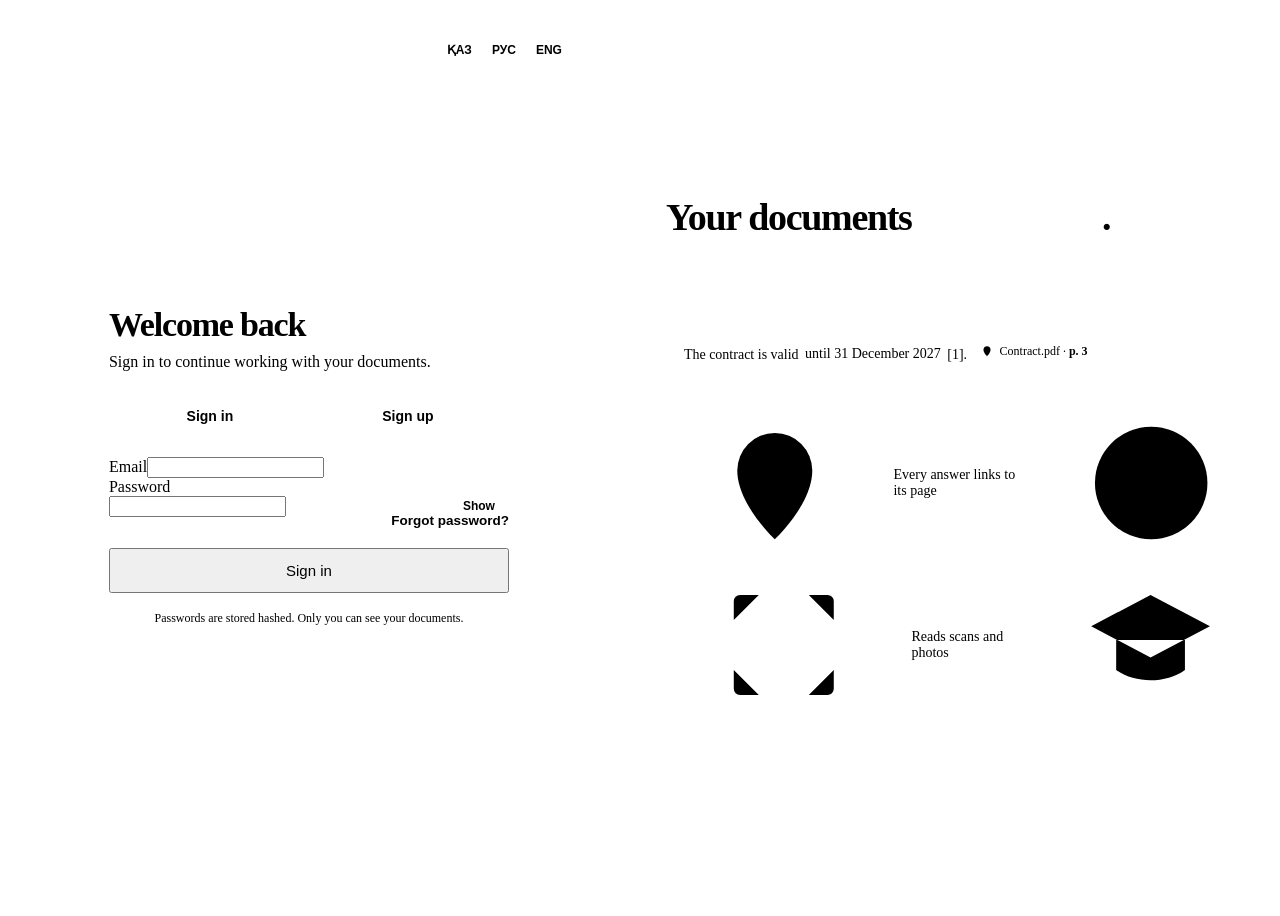
==== commit 240fcae0: "Страница входа без кнопки гостя Co-Authored-By: Claude <noreply@anthropic.com>" ====
--- a/web/login.html
+++ b/web/login.html
@@ -121,8 +121,6 @@
           <div class="msg-box err" id="mainErr" hidden></div>
           <button class="btn primary" id="mainSubmit" type="submit"></button>
         </form>
-        <div class="or" data-t="or"></div>
-        <button class="btn ghost guest" id="guest" type="button" data-t="guest"></button>
         <p class="fine" data-t="fine"></p>
       </div>
 
@@ -329,7 +327,7 @@
   startCooldown();
 }
 
-function busy(on) { document.querySelectorAll("button[type=submit], #guest").forEach((b) => (b.disabled = on)); }
+function busy(on) { document.querySelectorAll("button[type=submit]").forEach((b) => (b.disabled = on)); }
 
 // ---------- вход / регистрация
 $("#mainForm").onsubmit = async (e) => {
@@ -423,13 +421,6 @@
 };
 
 // ---------- прочее
-$("#guest").onclick = async () => {
-  busy(true);
-  const r = await post("/api/auth/guest").catch(() => ({ code: "net" }));
-  if (r.ok) { location.href = "/"; return; }
-  err($("#mainErr"), r.code);
-  busy(false);
-};
 $("#password").addEventListener("input", () => {
   const s = strength($("#password").value);
   $("#meter").dataset.s = s.score;
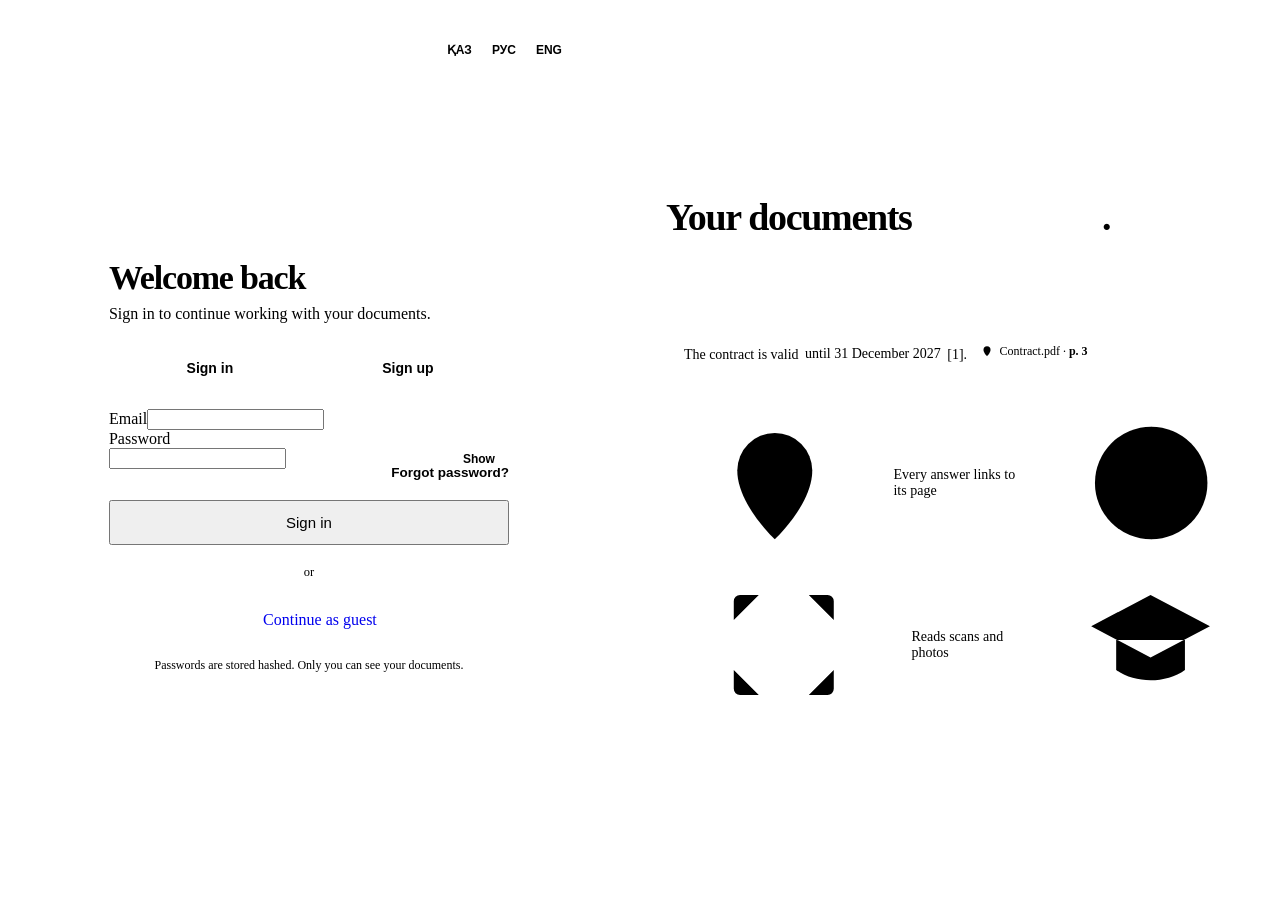
==== commit cc181fc0: "Кнопка «Войти как гость» на странице входа (гостевой просмотр) Co-Authored-By: Claude <noreply@anthr" ====
--- a/web/login.html
+++ b/web/login.html
@@ -52,7 +52,9 @@
     .row-between { display: flex; justify-content: flex-end; margin: -4px 0 14px; }
     .or { display: flex; align-items: center; gap: 12px; color: var(--faint); font-size: 12.5px; margin: 20px 0; }
     .or::before, .or::after { content: ""; flex: 1; height: 1px; background: var(--border); }
-    .guest { width: 100%; padding: 11px; }
+    .guest { display: block; width: 100%; padding: 11px; text-align: center; text-decoration: none; }
+    .google { width: 100%; padding: 11px; display: flex; align-items: center; justify-content: center; gap: 10px; margin-bottom: 4px; }
+    .google svg { width: 18px; height: 18px; }
     .fine { color: var(--faint); font-size: 12px; text-align: center; margin-top: 18px; }
     .code-boxes { display: flex; gap: 8px; justify-content: space-between; margin: 4px 0 16px; }
     .code-boxes input { width: 100%; max-width: 56px; height: 62px; text-align: center; font-family: var(--display); font-size: 24px; font-weight: 700; border-radius: 14px; padding: 0; }
@@ -107,6 +109,8 @@
           <button type="button" data-mode="login" data-t="login"></button>
           <button type="button" data-mode="register" data-t="register"></button>
         </div>
+        <button type="button" class="btn ghost google" id="googleBtn" hidden><svg width="18" height="18" viewBox="0 0 48 48" aria-hidden="true"><path fill="#FFC107" d="M43.6 20.5H42V20H24v8h11.3C33.7 32.7 29.2 36 24 36c-6.6 0-12-5.4-12-12s5.4-12 12-12c3.1 0 5.8 1.2 7.9 3.1l5.7-5.7C34 6.1 29.3 4 24 4 12.9 4 4 12.9 4 24s8.9 20 20 20 20-8.9 20-20c0-1.3-.1-2.4-.4-3.5z"/><path fill="#FF3D00" d="m6.3 14.7 6.6 4.8C14.7 15.1 19 12 24 12c3.1 0 5.8 1.2 7.9 3.1l5.7-5.7C34 6.1 29.3 4 24 4 16.3 4 9.7 8.3 6.3 14.7z"/><path fill="#4CAF50" d="M24 44c5.2 0 9.9-2 13.4-5.2l-6.2-5.2C29.2 35.1 26.7 36 24 36c-5.2 0-9.6-3.3-11.3-7.9l-6.5 5C9.5 39.6 16.2 44 24 44z"/><path fill="#1976D2" d="M43.6 20.5H42V20H24v8h11.3c-.8 2.2-2.2 4.2-4.1 5.6l6.2 5.2C37 39.2 44 34 44 24c0-1.3-.1-2.4-.4-3.5z"/></svg><span data-t="google"></span></button>
+        <div class="or" id="googleOr" data-t="or" hidden></div>
         <form id="mainForm" novalidate>
           <div class="field" id="nameField"><label for="name" data-t="name"></label><input class="input" id="name" autocomplete="name" maxlength="60"></div>
           <div class="field"><label for="email" data-t="email"></label><input class="input" id="email" type="email" autocomplete="email" autocapitalize="off" spellcheck="false" maxlength="120"></div>
@@ -121,6 +125,8 @@
           <div class="msg-box err" id="mainErr" hidden></div>
           <button class="btn primary" id="mainSubmit" type="submit"></button>
         </form>
+        <div class="or" data-t="or"></div>
+        <a class="btn ghost guest" id="guestLink" href="/" data-t="guest"></a>
         <p class="fine" data-t="fine"></p>
       </div>
 
@@ -144,11 +150,22 @@
         <div class="back"><button type="button" class="link" id="backLink" data-t="back"></button></div>
       </div>
 
+      <div id="paneLink" hidden>
+        <h1 data-t="link_title"></h1>
+        <p class="sub" id="linkSub"></p>
+        <div class="msg-box info" id="linkInfo" hidden></div>
+        <div class="msg-box err" id="linkErr" hidden></div>
+        <button class="btn primary" id="linkDone" type="button" data-t="i_confirmed"></button>
+        <div class="back"><button type="button" class="link" id="linkResend" data-t="resend_link"></button></div>
+        <div class="back"><button type="button" class="link" id="linkBack" data-t="back"></button></div>
+      </div>
+
       <div id="paneForgot" hidden>
         <h1 data-t="forgot_title"></h1>
         <p class="sub" data-t="forgot_sub"></p>
         <form id="forgotForm" novalidate>
           <div class="field"><label for="forgotEmail" data-t="email"></label><input class="input" id="forgotEmail" type="email" autocomplete="email" maxlength="120"></div>
+          <div class="msg-box info" id="forgotInfo" hidden></div>
           <div class="msg-box err" id="forgotErr" hidden></div>
           <button class="btn primary" type="submit" data-t="send_code"></button>
         </form>
@@ -251,6 +268,9 @@
     err_mail_failed: "Could not send the email. Try again later.", err_empty: "Please fill in all fields.", err_net: "Could not reach the server.",
   },
 };
+Object.assign(T.kk, {"google": "Google арқылы кіру", "link_title": "Поштаңызды растаңыз", "link_sub": "Сілтемені {email} мекенжайына жібердік. Хатты ашып, сілтемені басыңыз да, осында оралыңыз. «Спам» қалтасын да тексеріңіз.", "link_sent": "Растау хаты жіберілді.", "i_confirmed": "Поштамды растадым", "resend_link": "Хатты қайта жіберу", "err_not_yet": "Пошта әлі расталмаған — хаттағы сілтемені ашыңыз.", "reset_sent": "Егер мұндай аккаунт бар болса, құпиясөзді қалпына келтіру сілтемесін жібердік. Поштаны және «Спам» қалтасын тексеріңіз."});
+Object.assign(T.ru, {"google": "Войти через Google", "link_title": "Подтвердите почту", "link_sub": "Мы отправили ссылку на {email}. Откройте письмо, нажмите ссылку и вернитесь сюда. Проверьте и папку «Спам».", "link_sent": "Письмо с подтверждением отправлено.", "i_confirmed": "Я подтвердил почту", "resend_link": "Отправить письмо ещё раз", "err_not_yet": "Почта ещё не подтверждена — откройте ссылку из письма.", "reset_sent": "Если такой аккаунт есть, мы отправили ссылку для сброса пароля. Проверьте почту и папку «Спам»."});
+Object.assign(T.en, {"google": "Continue with Google", "link_title": "Confirm your email", "link_sub": "We sent a link to {email}. Open the email, click the link and come back here. Check your spam folder too.", "link_sent": "Confirmation email sent.", "i_confirmed": "I have confirmed my email", "resend_link": "Send the email again", "err_not_yet": "Your email is not confirmed yet — open the link from the email.", "reset_sent": "If this account exists, we sent a password reset link. Check your inbox and spam folder."});
 const $ = (s) => document.querySelector(s);
 let lang = "kk", mode = "login", codeKind = "verify", codeEmail = "", cooldown = 0, timer = null;
 try {
@@ -262,7 +282,7 @@
 const has = (k) => k in T[lang] || k in T.ru;
 
 function show(pane) {
-  for (const id of ["paneMain", "paneCode", "paneForgot"]) $("#" + id).hidden = id !== pane;
+  for (const id of ["paneMain", "paneCode", "paneForgot", "paneLink"]) $("#" + id).hidden = id !== pane;
   document.querySelectorAll(".msg-box").forEach((el) => (el.hidden = true));
   const first = $("#" + pane).querySelector("input");
   if (first) setTimeout(() => first.focus(), 30);
@@ -285,6 +305,7 @@
   $("#newPwField").hidden = codeKind !== "reset";
   $("#resend").textContent = cooldown > 0 ? t("resend_in").replace("{s}", cooldown) : t("resend");
   $("#resend").disabled = cooldown > 0;
+  $("#linkSub").innerHTML = t("link_sub").replace("{email}", `<b>${linkEmail.replace(/</g, "&lt;")}</b>`);
   document.querySelectorAll("#langSwitch button").forEach((b) => b.classList.toggle("active", b.dataset.lang === lang));
   document.querySelectorAll("#modeSwitch button").forEach((b) => b.classList.toggle("active", b.dataset.mode === mode));
 }
@@ -327,7 +348,63 @@
   startCooldown();
 }
 
-function busy(on) { document.querySelectorAll("button[type=submit]").forEach((b) => (b.disabled = on)); }
+function busy(on) { document.querySelectorAll("button[type=submit], #googleBtn, #linkDone").forEach((b) => (b.disabled = on)); }
+
+// ---------- Firebase Authentication (если задан конфиг на сервере)
+let FB = null, linkEmail = "";
+const FB_VERSION = "10.12.2";
+const FB_ERR = {
+  "auth/email-already-in-use": "email_taken", "auth/invalid-credential": "invalid", "auth/wrong-password": "invalid",
+  "auth/user-not-found": "invalid", "auth/invalid-email": "email_invalid", "auth/weak-password": "password_short",
+  "auth/too-many-requests": "too_many", "auth/network-request-failed": "net", "auth/missing-password": "empty",
+};
+const fbCode = (e) => FB_ERR[e && e.code] || "invalid";
+
+async function initFirebase() {
+  try {
+    const cfg = (await (await fetch("/api/auth/config")).json()).firebase;
+    if (!cfg) return;
+    const appMod = await import(`https://www.gstatic.com/firebasejs/${FB_VERSION}/firebase-app.js`);
+    const m = await import(`https://www.gstatic.com/firebasejs/${FB_VERSION}/firebase-auth.js`);
+    const auth = m.getAuth(appMod.initializeApp(cfg));
+    await m.setPersistence(auth, m.inMemoryPersistence);  // вход хранит наш сервер, Firebase — только для подтверждения
+    auth.languageCode = lang;
+    FB = { auth, m };
+    $("#googleBtn").hidden = $("#googleOr").hidden = false;
+  } catch (e) {
+    console.warn("Firebase недоступен, используется обычный вход", e);
+  }
+}
+
+async function exchange(user) {
+  const id_token = await user.getIdToken(true);
+  const r = await post("/api/auth/firebase", { id_token, name: user.displayName || $("#name").value.trim() });
+  if (r.ok) { location.href = "/"; return true; }
+  return r.code;
+}
+
+function openLink(email, sent) {
+  linkEmail = email;
+  render();
+  show("paneLink");
+  if (sent) { $("#linkInfo").textContent = t("link_sent"); $("#linkInfo").hidden = false; }
+}
+
+async function fbSubmit(email, password, box) {
+  const { auth, m } = FB;
+  if (mode === "register") {
+    const chk = await post("/api/auth/check-email", { email });
+    if (!chk.ok) return err(box, chk.code);
+    const cred = await m.createUserWithEmailAndPassword(auth, email, password);
+    await m.updateProfile(cred.user, { displayName: $("#name").value.trim() });
+    await m.sendEmailVerification(cred.user, { url: location.origin + "/login" });
+    return openLink(email, true);
+  }
+  const cred = await m.signInWithEmailAndPassword(auth, email, password);
+  if (!cred.user.emailVerified) return openLink(email, false);
+  const r = await exchange(cred.user);
+  if (r !== true) err(box, r);
+}
 
 // ---------- вход / регистрация
 $("#mainForm").onsubmit = async (e) => {
@@ -343,6 +420,10 @@
     if (password !== $("#password2").value) return err(box, "mismatch");
   }
   busy(true);
+  if (FB) {
+    try { await fbSubmit(email, password, box); } catch (ex) { err(box, fbCode(ex)); } finally { busy(false); }
+    return;
+  }
   try {
     if (mode === "register") {
       const r = await post("/api/auth/register", { name: $("#name").value.trim(), email, password, lang });
@@ -413,6 +494,15 @@
   e.preventDefault();
   const email = $("#forgotEmail").value.trim();
   if (!email) return err($("#forgotErr"), "empty");
+  if (FB) {
+    busy(true);
+    try { await FB.m.sendPasswordResetEmail(FB.auth, email, { url: location.origin + "/login" }); }
+    catch (ex) { if (!["auth/user-not-found", "auth/invalid-credential"].includes(ex.code)) { busy(false); return err($("#forgotErr"), fbCode(ex)); } }
+    busy(false);
+    $("#forgotInfo").textContent = t("reset_sent");  // одинаковый ответ, даже если такого аккаунта нет
+    $("#forgotInfo").hidden = false;
+    return;
+  }
   busy(true);
   const r = await post("/api/auth/send-code", { email, kind: "reset", lang }).catch(() => ({ code: "net" }));
   busy(false);
@@ -434,6 +524,37 @@
 }));
 $("#backLink").onclick = () => show(codeKind === "reset" ? "paneForgot" : "paneMain");
 $("#forgotBack").onclick = () => show("paneMain");
+$("#googleBtn").onclick = async () => {
+  if (!FB) return;
+  busy(true);
+  try {
+    const cred = await FB.m.signInWithPopup(FB.auth, new FB.m.GoogleAuthProvider());
+    const r = await exchange(cred.user);
+    if (r !== true) err($("#mainErr"), r);
+  } catch (ex) {
+    if (!["auth/popup-closed-by-user", "auth/cancelled-popup-request"].includes(ex.code)) err($("#mainErr"), fbCode(ex));
+  } finally { busy(false); }
+};
+$("#linkDone").onclick = async () => {
+  const u = FB && FB.auth.currentUser;
+  if (!u) return show("paneMain");
+  busy(true);
+  try {
+    await u.reload();
+    if (!u.emailVerified) return err($("#linkErr"), "not_yet");
+    const r = await exchange(u);
+    if (r !== true) err($("#linkErr"), r);
+  } catch (ex) { err($("#linkErr"), fbCode(ex)); } finally { busy(false); }
+};
+$("#linkResend").onclick = async () => {
+  const u = FB && FB.auth.currentUser;
+  if (!u) return show("paneMain");
+  try {
+    await FB.m.sendEmailVerification(u, { url: location.origin + "/login" });
+    $("#linkInfo").textContent = t("link_sent"); $("#linkInfo").hidden = false;
+  } catch (ex) { err($("#linkErr"), fbCode(ex)); }
+};
+$("#linkBack").onclick = () => show("paneMain");
 $("#langSwitch").onclick = (e) => {
   if (!e.target.dataset.lang) return;
   lang = e.target.dataset.lang;
@@ -446,8 +567,10 @@
   $("#mainErr").hidden = true;
   render();
 };
+if (new URLSearchParams(location.search).get("mode") === "register") mode = "register";
 render();
 show("paneMain");
+initFirebase();
 </script>
 </body>
 </html>
